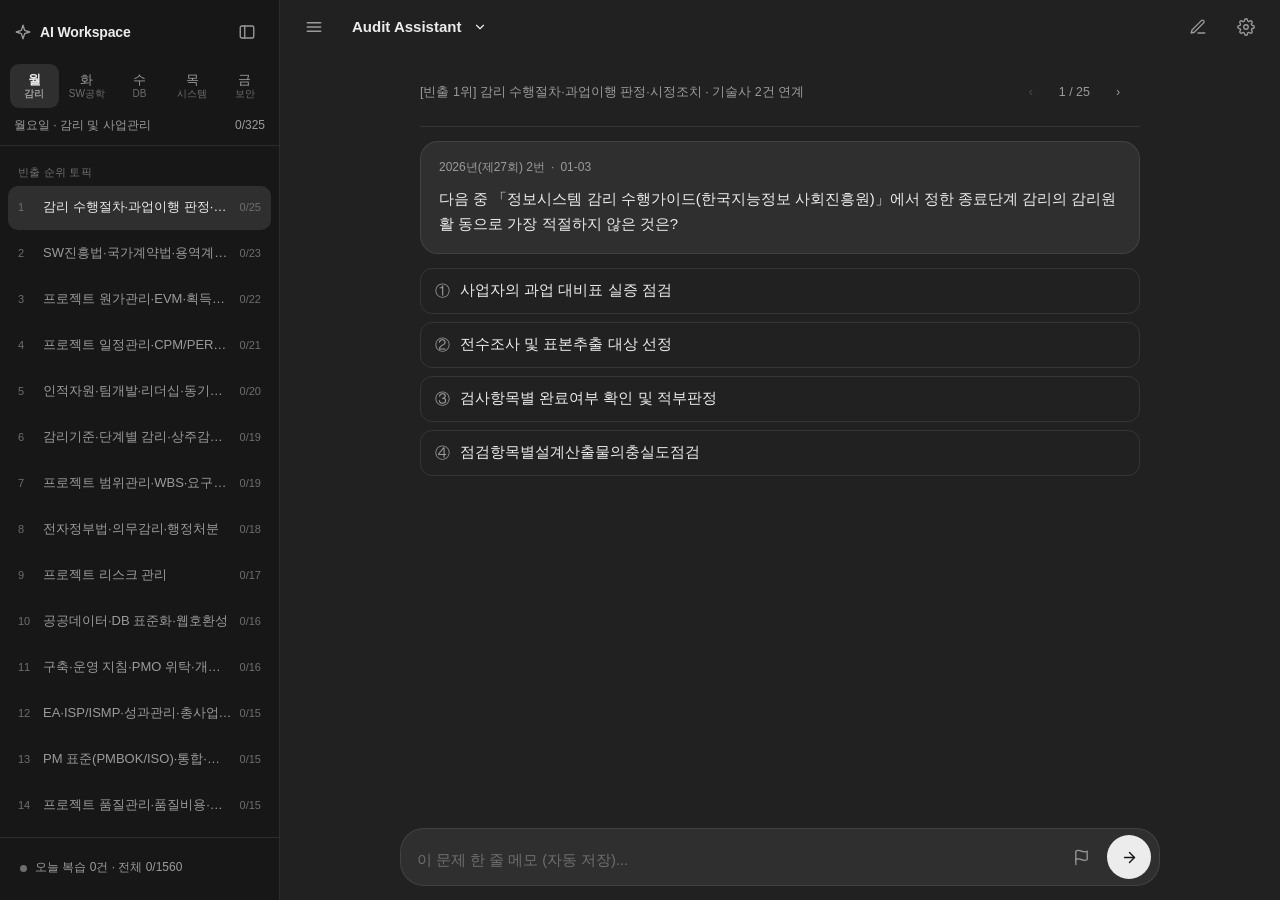
==== web/index.html @ b26a7870 "Initial commit: 감리사 학습 웹앱 및 GitHub Pages 설정" ====
<!DOCTYPE html>
<html lang="ko">
<head>
  <meta charset="UTF-8" />
  <meta name="viewport" content="width=device-width, initial-scale=1.0, viewport-fit=cover" />
  <title>AI Workspace</title>
  <link
    rel="icon"
    type="image/svg+xml"
    href="data:image/svg+xml,%3Csvg xmlns='http://www.w3.org/2000/svg' viewBox='0 0 32 32'%3E%3Crect width='32' height='32' rx='8' fill='%23171717'/%3E%3Cpath d='M16 7l2.2 6.8L25 16l-6.8 2.2L16 25l-2.2-6.8L7 16l6.8-2.2z' fill='none' stroke='%23d4d4d4' stroke-width='1.8' stroke-linejoin='round'/%3E%3C/svg%3E"
  />
  <link rel="stylesheet" href="./styles.css" />
</head>
<body>
  <div id="appShell" class="app-shell">
    <div id="sidebarBackdrop" class="sidebar-backdrop" aria-hidden="true"></div>

    <aside id="sidebar" class="sidebar" aria-label="워크스페이스 탐색">
      <div class="sidebar-top">
        <div class="brand-row">
          <span class="brand-mark" aria-hidden="true">
            <svg width="18" height="18" viewBox="0 0 24 24" fill="none" stroke="currentColor" stroke-width="1.8" stroke-linejoin="round">
              <path d="M12 3l2.2 6.8L21 12l-6.8 2.2L12 21l-2.2-6.8L3 12l6.8-2.2z"/>
            </svg>
          </span>
          <span class="brand-name">AI Workspace</span>
        </div>
        <button id="sidebarCloseBtn" class="icon-btn sidebar-close-btn" type="button" title="사이드바 접기" aria-label="사이드바 접기">
          <svg width="18" height="18" viewBox="0 0 24 24" fill="none" stroke="currentColor" stroke-width="1.8" stroke-linecap="round" stroke-linejoin="round">
            <rect x="3" y="4" width="18" height="16" rx="2"/>
            <line x1="9" y1="4" x2="9" y2="20"/>
          </svg>
        </button>
      </div>

      <div class="subject-tabs-wrap">
        <div id="subjectTabs" class="subject-tabs" role="tablist" aria-label="요일별 과목"></div>
        <div id="subjectSubtitle" class="subject-subtitle"></div>
      </div>

      <nav id="topicList" class="topic-list" aria-label="세부 토픽 목록"></nav>

      <div class="sidebar-footer">
        <button id="dueReviewShortcutBtn" class="sidebar-footer-btn" type="button">
          <span class="footer-dot" aria-hidden="true"></span>
          <span id="sidebarStatsText">오늘 복습 0건 · 전체 0/1560</span>
        </button>
      </div>
    </aside>

    <main class="main-pane">
      <header class="top-bar">
        <div class="top-left">
          <button id="sidebarToggleBtn" class="icon-btn" type="button" title="메뉴 열기/접기" aria-label="메뉴 열기/접기">
            <svg width="20" height="20" viewBox="0 0 24 24" fill="none" stroke="currentColor" stroke-width="1.8" stroke-linecap="round" stroke-linejoin="round">
              <line x1="4" y1="7" x2="20" y2="7"/>
              <line x1="4" y1="12" x2="20" y2="12"/>
              <line x1="4" y1="17" x2="20" y2="17"/>
            </svg>
          </button>

          <div class="model-dropdown-wrap">
            <button id="filterDropdownBtn" class="model-dropdown-btn" type="button" aria-haspopup="true" aria-expanded="false">
              <span class="model-title">Audit Assistant</span>
              <span id="activeFilterBadge" class="model-subbadge"></span>
              <svg width="14" height="14" viewBox="0 0 24 24" fill="none" stroke="currentColor" stroke-width="2" stroke-linecap="round" stroke-linejoin="round" aria-hidden="true">
                <polyline points="6 9 12 15 18 9"/>
              </svg>
            </button>

            <div id="filterMenu" class="dropdown-menu hidden" role="menu" aria-label="보기 및 정렬 필터">
              <div class="dropdown-section-label">모드 필터</div>
              <div id="filterOptionsGroup" class="dropdown-group"></div>
              <div class="dropdown-divider"></div>
              <div class="dropdown-section-label">정렬 순서</div>
              <div id="sortOptionsGroup" class="dropdown-group"></div>
            </div>
          </div>
        </div>

        <div class="top-right">
          <button id="stealthBtn" class="icon-btn" type="button" title="새 대화 (Esc × 2)" aria-label="새 대화 화면 전환">
            <svg width="18" height="18" viewBox="0 0 24 24" fill="none" stroke="currentColor" stroke-width="1.8" stroke-linecap="round" stroke-linejoin="round">
              <path d="M12 20h9"/>
              <path d="M16.5 3.5a2.12 2.12 0 1 1 3 3L7 19l-4 1 1-4Z"/>
            </svg>
          </button>
          <button id="settingsBtn" class="icon-btn" type="button" title="설정" aria-label="설정 열기">
            <svg width="18" height="18" viewBox="0 0 24 24" fill="none" stroke="currentColor" stroke-width="1.8" stroke-linecap="round" stroke-linejoin="round">
              <circle cx="12" cy="12" r="3"/>
              <path d="M19.4 15a1.65 1.65 0 0 0 .33 1.82l.06.06a2 2 0 1 1-2.83 2.83l-.06-.06a1.65 1.65 0 0 0-1.82-.33 1.65 1.65 0 0 0-1 1.51V21a2 2 0 1 1-4 0v-.09A1.65 1.65 0 0 0 9 19.4a1.65 1.65 0 0 0-1.82.33l-.06.06a2 2 0 1 1-2.83-2.83l.06-.06a1.65 1.65 0 0 0 .33-1.82 1.65 1.65 0 0 0-1.51-1H3a2 2 0 1 1 0-4h.09A1.65 1.65 0 0 0 4.6 9a1.65 1.65 0 0 0-.33-1.82l-.06-.06a2 2 0 1 1 2.83-2.83l.06.06a1.65 1.65 0 0 0 1.82.33H9a1.65 1.65 0 0 0 1-1.51V3a2 2 0 1 1 4 0v.09a1.65 1.65 0 0 0 1 1.51 1.65 1.65 0 0 0 1.82-.33l.06-.06a2 2 0 1 1 2.83 2.83l-.06.06a1.65 1.65 0 0 0-.33 1.82V9c.26.6.85 1 1.51 1H21a2 2 0 1 1 0 4h-.09c-.66 0-1.25.4-1.51 1Z"/>
            </svg>
          </button>
        </div>
      </header>

      <section id="chatStream" class="chat-stream" aria-live="polite">
        <div id="streamInner" class="stream-inner">
          <div class="loading-state">데이터를 불러오는 중입니다...</div>
        </div>
      </section>

      <footer id="composerBar" class="composer-wrap">
        <div class="composer-box">
          <textarea
            id="memoInput"
            class="composer-input"
            rows="1"
            placeholder="메모 입력 (자동 저장)..."
            aria-label="한 줄 메모"
          ></textarea>
          <div class="composer-actions">
            <span id="memoSavedHint" class="memo-saved-hint" aria-hidden="true">저장됨</span>
            <button
              id="uncertainBtn"
              class="composer-icon-btn"
              type="button"
              title="불확실(찍음) 표시"
              aria-label="불확실(찍음) 표시"
              aria-pressed="false"
            >
              <svg width="17" height="17" viewBox="0 0 24 24" fill="none" stroke="currentColor" stroke-width="1.8" stroke-linecap="round" stroke-linejoin="round">
                <path d="M4 15s1-1 4-1 5 2 8 2 4-1 4-1V3s-1 1-4 1-5-2-8-2-4 1-4 1z"/>
                <line x1="4" y1="22" x2="4" y2="15"/>
              </svg>
            </button>
            <button
              id="nextBtn"
              class="composer-send-btn"
              type="button"
              title="다음 문제 (Enter)"
              aria-label="다음 문제로 이동"
            >
              <svg width="17" height="17" viewBox="0 0 24 24" fill="none" stroke="currentColor" stroke-width="2" stroke-linecap="round" stroke-linejoin="round">
                <line x1="5" y1="12" x2="19" y2="12"/>
                <polyline points="12 5 19 12 12 19"/>
              </svg>
            </button>
          </div>
        </div>
      </footer>
    </main>
  </div>

  <!-- Stealth Mode Overlay -->
  <div id="stealthScreen" class="stealth-screen hidden" role="dialog" aria-label="AI Workspace" aria-modal="true">
    <div class="stealth-top">
      <div class="stealth-brand">AI Workspace</div>
      <button id="stealthReturnBtn" class="icon-btn" type="button" title="이전 작업으로 복귀 (Esc × 2)" aria-label="이전 작업으로 복귀">
        <svg width="18" height="18" viewBox="0 0 24 24" fill="none" stroke="currentColor" stroke-width="1.8" stroke-linecap="round" stroke-linejoin="round">
          <polyline points="9 14 4 9 9 4"/>
          <path d="M20 20v-7a4 4 0 0 0-4-4H4"/>
        </svg>
      </button>
    </div>
    <div class="stealth-center">
      <h1 class="stealth-heading">무엇을 도와드릴까요?</h1>
      <div class="stealth-composer">
        <input
          id="stealthInput"
          class="stealth-input"
          type="text"
          placeholder="무엇이든 물어보세요..."
          autocomplete="off"
        />
        <button id="stealthSubmitBtn" class="composer-send-btn" type="button" aria-label="전송">
          <svg width="16" height="16" viewBox="0 0 24 24" fill="none" stroke="currentColor" stroke-width="2" stroke-linecap="round" stroke-linejoin="round">
            <line x1="12" y1="19" x2="12" y2="5"/>
            <polyline points="5 12 12 5 19 12"/>
          </svg>
        </button>
      </div>
      <div class="stealth-chips">
        <button class="stealth-chip" type="button">아키텍처 검토 요약</button>
        <button class="stealth-chip" type="button">SQL 실행계획 분석</button>
        <button class="stealth-chip" type="button">보안 점검 체크리스트</button>
        <button class="stealth-chip" type="button">주간 보고서 초안</button>
      </div>
    </div>
  </div>

  <!-- Lightbox Modal -->
  <div id="lightboxModal" class="lightbox-modal hidden" role="dialog" aria-modal="true" aria-label="이미지 확대 보기">
    <div class="lightbox-bar">
      <button id="lightboxInvertBtn" class="pill-btn" type="button">원본 색상</button>
      <button id="lightboxCloseBtn" class="icon-btn lightbox-close" type="button" aria-label="닫기">
        <svg width="20" height="20" viewBox="0 0 24 24" fill="none" stroke="currentColor" stroke-width="2" stroke-linecap="round">
          <line x1="18" y1="6" x2="6" y2="18"/>
          <line x1="6" y1="6" x2="18" y2="18"/>
        </svg>
      </button>
    </div>
    <div id="lightboxBody" class="lightbox-body">
      <img id="lightboxImg" class="lightbox-img" src="" alt="문제 확대 이미지" />
    </div>
  </div>

  <!-- Settings Modal -->
  <div id="settingsModal" class="modal-backdrop hidden" role="dialog" aria-modal="true" aria-labelledby="settingsModalTitle">
    <div class="modal-card">
      <div class="modal-header">
        <h2 id="settingsModalTitle" class="modal-title">설정</h2>
        <button id="settingsCloseBtn" class="icon-btn" type="button" aria-label="설정 닫기">
          <svg width="18" height="18" viewBox="0 0 24 24" fill="none" stroke="currentColor" stroke-width="2" stroke-linecap="round">
            <line x1="18" y1="6" x2="6" y2="18"/>
            <line x1="6" y1="6" x2="18" y2="18"/>
          </svg>
        </button>
      </div>

      <div class="modal-body">
        <div class="setting-row">
          <div class="setting-info">
            <div class="setting-label">화면 테마</div>
            <div class="setting-desc">다크 / 라이트 모드 전환</div>
          </div>
          <div class="segmented-control">
            <button id="themeDarkBtn" class="seg-btn" type="button">다크</button>
            <button id="themeLightBtn" class="seg-btn" type="button">라이트</button>
          </div>
        </div>

        <div class="setting-row">
          <div class="setting-info">
            <div class="setting-label">다크 모드 이미지 반전</div>
            <div class="setting-desc">흰 배경 크롭 도표를 어두운 배경에 맞게 완화</div>
          </div>
          <label class="switch-label">
            <input id="defaultInvertCheckbox" type="checkbox" />
            <span class="switch-track"></span>
          </label>
        </div>

        <div class="setting-block">
          <label for="gemUrlInput" class="setting-label">Gemini Gem URL</label>
          <div class="setting-desc">미입력 시 기본 https://gemini.google.com/app 로 연결됩니다.</div>
          <div class="setting-input-row">
            <input id="gemUrlInput" class="text-input" type="url" placeholder="https://gemini.google.com/app" />
            <button id="saveGemUrlBtn" class="btn-secondary" type="button">저장</button>
          </div>
        </div>

        <div class="setting-block">
          <div class="setting-label">학습 기록 백업 및 이식 (PC ↔ 모바일)</div>
          <div id="settingsProgressMeta" class="setting-desc"></div>
          <div class="setting-btn-grid">
            <button id="exportBackupBtn" class="btn-secondary" type="button">학습기록 백업 (JSON)</button>
            <button id="importBackupBtn" class="btn-secondary" type="button">학습기록 불러오기</button>
            <button id="importAnswersBtn" class="btn-secondary" type="button">정답지 JSON 일괄 반영</button>
            <button id="resetProgressBtn" class="btn-danger-muted" type="button">전체 기록 초기화</button>
          </div>
          <input id="importBackupFile" type="file" accept=".json,application/json" hidden />
          <input id="importAnswersFile" type="file" accept=".json,application/json" hidden />
        </div>
      </div>
    </div>
  </div>

  <div id="toast" class="toast hidden" role="status" aria-live="polite"></div>

  <script src="./app.js" defer></script>
</body>
</html>
---- web/styles.css ----
:root {
  --bg-main: #212121;
  --bg-sidebar: #171717;
  --bg-surface: #2f2f2f;
  --bg-surface-hover: #383838;
  --bg-elevated: #2a2a2a;
  --bg-hover-soft: rgba(255, 255, 255, 0.06);
  --border-subtle: rgba(255, 255, 255, 0.09);
  --border-strong: rgba(255, 255, 255, 0.16);
  --text-primary: #ececec;
  --text-secondary: #9b9b9b;
  --text-muted: #6e6e6e;
  --accent-btn: #ececec;
  --accent-btn-text: #171717;
  --status-ok: #8fa899;
  --status-ok-bg: rgba(143, 168, 153, 0.12);
  --status-warn: #b3928d;
  --status-warn-bg: rgba(179, 146, 141, 0.12);
  --status-flag: #b5a685;
  --status-flag-bg: rgba(181, 166, 133, 0.14);
  --shadow-menu: 0 12px 32px rgba(0, 0, 0, 0.45);
  --sidebar-width: 280px;
}

:root[data-theme="light"] {
  --bg-main: #ffffff;
  --bg-sidebar: #f7f7f8;
  --bg-surface: #f4f4f4;
  --bg-surface-hover: #eaeaea;
  --bg-elevated: #ffffff;
  --bg-hover-soft: rgba(0, 0, 0, 0.05);
  --border-subtle: rgba(0, 0, 0, 0.08);
  --border-strong: rgba(0, 0, 0, 0.16);
  --text-primary: #1f1f1f;
  --text-secondary: #666666;
  --text-muted: #999999;
  --accent-btn: #1f1f1f;
  --accent-btn-text: #ffffff;
  --status-ok: #4d705c;
  --status-ok-bg: rgba(77, 112, 92, 0.1);
  --status-warn: #8c5a54;
  --status-warn-bg: rgba(140, 90, 84, 0.1);
  --status-flag: #8a774b;
  --status-flag-bg: rgba(138, 119, 75, 0.12);
  --shadow-menu: 0 10px 28px rgba(0, 0, 0, 0.12);
}

*,
*::before,
*::after {
  box-sizing: border-box;
}

html,
body {
  margin: 0;
  padding: 0;
  height: 100%;
  background: var(--bg-main);
  color: var(--text-primary);
  font-family: -apple-system, BlinkMacSystemFont, "Segoe UI", "Pretendard", "Noto Sans KR", Roboto, sans-serif;
  font-size: 15px;
  line-height: 1.6;
  -webkit-font-smoothing: antialiased;
  overflow: hidden;
}

button,
input,
textarea {
  font: inherit;
  color: inherit;
}

button {
  cursor: pointer;
  background: transparent;
  border: none;
  padding: 0;
}

.hidden {
  display: none !important;
}

/* Shell Layout */
.app-shell {
  display: flex;
  width: 100%;
  height: 100dvh;
  background: var(--bg-main);
  overflow: hidden;
}

/* Sidebar */
.sidebar {
  width: var(--sidebar-width);
  flex-shrink: 0;
  height: 100dvh;
  background: var(--bg-sidebar);
  border-right: 1px solid var(--border-subtle);
  display: flex;
  flex-direction: column;
  transition: width 0.2s ease, transform 0.2s ease;
  z-index: 300;
}

.app-shell.sidebar-collapsed .sidebar {
  width: 0;
  border-right: none;
  overflow: hidden;
}

.sidebar-top {
  display: flex;
  align-items: center;
  justify-content: space-between;
  padding: 10px 10px 8px 14px;
  min-height: 54px;
}

.brand-row {
  display: flex;
  align-items: center;
  gap: 8px;
  color: var(--text-primary);
  font-weight: 600;
  font-size: 14px;
  letter-spacing: -0.01em;
}

.brand-mark {
  display: inline-flex;
  align-items: center;
  justify-content: center;
  color: var(--text-secondary);
}

.icon-btn {
  display: inline-flex;
  align-items: center;
  justify-content: center;
  min-width: 44px;
  min-height: 44px;
  border-radius: 10px;
  color: var(--text-secondary);
  transition: background-color 0.15s ease, color 0.15s ease;
}

.icon-btn:hover {
  background: var(--bg-hover-soft);
  color: var(--text-primary);
}

/* Subject Folder Tabs (Mon-Fri) */
.subject-tabs-wrap {
  padding: 2px 10px 10px;
  border-bottom: 1px solid var(--border-subtle);
}

.subject-tabs {
  display: grid;
  grid-template-columns: repeat(5, 1fr);
  gap: 4px;
}

.subject-tab {
  min-height: 44px;
  border-radius: 9px;
  display: flex;
  flex-direction: column;
  align-items: center;
  justify-content: center;
  gap: 1px;
  font-size: 12px;
  color: var(--text-secondary);
  background: transparent;
  transition: background-color 0.15s ease, color 0.15s ease;
}

.subject-tab:hover {
  background: var(--bg-hover-soft);
  color: var(--text-primary);
}

.subject-tab.active {
  background: var(--bg-surface);
  color: var(--text-primary);
  font-weight: 600;
}

.subject-tab .day-label {
  font-size: 13px;
  line-height: 1.1;
}

.subject-tab .short-label {
  font-size: 10px;
  color: var(--text-muted);
  line-height: 1.1;
}

.subject-tab.active .short-label {
  color: var(--text-secondary);
}

.subject-subtitle {
  margin-top: 8px;
  padding: 0 4px;
  font-size: 12px;
  color: var(--text-secondary);
  display: flex;
  justify-content: space-between;
  align-items: center;
}

/* Topic List (Chat Thread Style) */
.topic-list {
  flex: 1;
  overflow-y: auto;
  padding: 8px 8px 14px;
  scrollbar-width: thin;
  scrollbar-color: rgba(155, 155, 155, 0.25) transparent;
}

.topic-divider-label {
  padding: 10px 10px 4px;
  font-size: 11px;
  color: var(--text-muted);
  letter-spacing: 0.02em;
}

.topic-item {
  width: 100%;
  min-height: 44px;
  padding: 8px 10px;
  border-radius: 10px;
  display: flex;
  align-items: center;
  justify-content: space-between;
  gap: 8px;
  text-align: left;
  color: var(--text-secondary);
  transition: background-color 0.12s ease, color 0.12s ease;
  margin-bottom: 2px;
}

.topic-item:hover {
  background: var(--bg-hover-soft);
  color: var(--text-primary);
}

.topic-item.active {
  background: var(--bg-surface);
  color: var(--text-primary);
}

.topic-item-left {
  display: flex;
  align-items: center;
  gap: 7px;
  min-width: 0;
  flex: 1;
}

.topic-rank {
  font-size: 11px;
  color: var(--text-muted);
  font-variant-numeric: tabular-nums;
  flex-shrink: 0;
  width: 18px;
}

.topic-name {
  font-size: 13px;
  white-space: nowrap;
  overflow: hidden;
  text-overflow: ellipsis;
}

.topic-item.active .topic-name {
  font-weight: 500;
}

.topic-stat {
  font-size: 11px;
  color: var(--text-muted);
  font-variant-numeric: tabular-nums;
  white-space: nowrap;
  flex-shrink: 0;
}

.sidebar-footer {
  padding: 8px 10px calc(10px + env(safe-area-inset-bottom));
  border-top: 1px solid var(--border-subtle);
}

.sidebar-footer-btn {
  width: 100%;
  min-height: 44px;
  padding: 6px 10px;
  border-radius: 10px;
  display: flex;
  align-items: center;
  gap: 8px;
  font-size: 12px;
  color: var(--text-secondary);
  text-align: left;
}

.sidebar-footer-btn:hover {
  background: var(--bg-hover-soft);
  color: var(--text-primary);
}

.footer-dot {
  width: 7px;
  height: 7px;
  border-radius: 50%;
  background: var(--text-muted);
  flex-shrink: 0;
}

.sidebar-backdrop {
  display: none;
}

/* Main Pane */
.main-pane {
  flex: 1;
  min-width: 0;
  height: 100dvh;
  display: flex;
  flex-direction: column;
  background: var(--bg-main);
  position: relative;
}

/* Minimal Header */
.top-bar {
  flex-shrink: 0;
  height: 54px;
  padding: 0 12px;
  display: flex;
  align-items: center;
  justify-content: space-between;
  border-bottom: 1px solid transparent;
  z-index: 40;
}

.top-left,
.top-right {
  display: flex;
  align-items: center;
  gap: 4px;
}

.model-dropdown-wrap {
  position: relative;
}

.model-dropdown-btn {
  min-height: 44px;
  padding: 6px 12px;
  border-radius: 10px;
  display: inline-flex;
  align-items: center;
  gap: 6px;
  font-size: 15px;
  font-weight: 600;
  color: var(--text-primary);
}

.model-dropdown-btn:hover {
  background: var(--bg-hover-soft);
}

.model-subbadge {
  font-size: 12px;
  font-weight: 400;
  color: var(--text-secondary);
}

.dropdown-menu {
  position: absolute;
  top: calc(100% + 6px);
  left: 0;
  width: 272px;
  max-width: calc(100vw - 24px);
  background: var(--bg-surface);
  border: 1px solid var(--border-subtle);
  border-radius: 14px;
  padding: 6px;
  box-shadow: var(--shadow-menu);
  z-index: 200;
}

.dropdown-section-label {
  padding: 6px 10px 4px;
  font-size: 11px;
  color: var(--text-muted);
}

.dropdown-group {
  display: flex;
  flex-direction: column;
  gap: 2px;
}

.dropdown-item {
  width: 100%;
  min-height: 44px;
  padding: 8px 10px;
  border-radius: 9px;
  display: flex;
  align-items: center;
  justify-content: space-between;
  font-size: 13.5px;
  color: var(--text-primary);
  text-align: left;
}

.dropdown-item:hover {
  background: var(--bg-hover-soft);
}

.dropdown-item.active {
  background: var(--bg-hover-soft);
  font-weight: 500;
}

.dropdown-item-meta {
  font-size: 12px;
  color: var(--text-secondary);
  font-variant-numeric: tabular-nums;
}

.dropdown-divider {
  height: 1px;
  background: var(--border-subtle);
  margin: 6px 4px;
}

/* Chat Stream Area */
.chat-stream {
  flex: 1;
  overflow-y: auto;
  overflow-x: hidden;
  scrollbar-width: thin;
  scrollbar-color: rgba(155, 155, 155, 0.25) transparent;
}

.stream-inner {
  max-width: 760px;
  width: 100%;
  margin: 0 auto;
  padding: 16px 20px 28px;
}

.loading-state,
.empty-state {
  padding: 48px 16px;
  text-align: center;
  color: var(--text-secondary);
  font-size: 14px;
}

.empty-state-btn {
  margin-top: 14px;
  min-height: 44px;
  padding: 8px 18px;
  border-radius: 20px;
  background: var(--bg-surface);
  border: 1px solid var(--border-subtle);
  color: var(--text-primary);
  font-size: 13px;
}

.empty-state-btn:hover {
  background: var(--bg-surface-hover);
}

/* Topic Header Context Strip */
.stream-context-bar {
  display: flex;
  align-items: center;
  justify-content: space-between;
  gap: 10px;
  padding-bottom: 12px;
  margin-bottom: 14px;
  border-bottom: 1px solid var(--border-subtle);
  font-size: 12.5px;
  color: var(--text-secondary);
}

.stream-topic-title {
  white-space: nowrap;
  overflow: hidden;
  text-overflow: ellipsis;
}

.nav-pair {
  display: flex;
  align-items: center;
  gap: 6px;
  flex-shrink: 0;
}

.nav-mini-btn {
  min-width: 44px;
  min-height: 44px;
  padding: 0 10px;
  border-radius: 10px;
  display: inline-flex;
  align-items: center;
  justify-content: center;
  color: var(--text-secondary);
  background: transparent;
}

.nav-mini-btn:hover:not(:disabled) {
  background: var(--bg-hover-soft);
  color: var(--text-primary);
}

.nav-mini-btn:disabled {
  opacity: 0.35;
  cursor: default;
}

.nav-counter {
  font-variant-numeric: tabular-nums;
  color: var(--text-secondary);
  font-size: 12.5px;
}

/* Question Bubble (User Prompt / Technical Briefing Style) */
.question-card {
  background: var(--bg-surface);
  border: 1px solid var(--border-subtle);
  border-radius: 18px;
  padding: 16px 18px;
  margin-bottom: 14px;
}

.question-meta-row {
  display: flex;
  align-items: center;
  justify-content: space-between;
  gap: 8px;
  margin-bottom: 10px;
  font-size: 12px;
  color: var(--text-secondary);
}

.question-source-pill {
  display: inline-flex;
  align-items: center;
  gap: 6px;
}

.question-flag-pill {
  padding: 2px 8px;
  border-radius: 10px;
  background: var(--status-flag-bg);
  color: var(--status-flag);
  font-size: 11.5px;
}

.question-body {
  white-space: pre-line;
  font-size: 15px;
  line-height: 1.65;
  color: var(--text-primary);
  word-break: break-word;
}

/* Question Cropped Image */
.q-image-wrap {
  position: relative;
  border-radius: 12px;
  overflow: hidden;
  border: 1px solid var(--border-subtle);
  background: #ffffff;
}

:root:not([data-theme="light"]) .q-image-wrap.dark-mode-wrap {
  background: #1a1a1a;
}

.q-image {
  display: block;
  width: 100%;
  height: auto;
  cursor: zoom-in;
  transition: filter 0.15s ease;
}

:root:not([data-theme="light"]) .q-image.dark-inverted,
:root:not([data-theme="light"]) .lightbox-img.dark-inverted {
  filter: invert(0.88) hue-rotate(180deg);
}

.img-color-toggle {
  position: absolute;
  top: 8px;
  right: 8px;
  min-height: 36px;
  padding: 4px 10px;
  border-radius: 8px;
  background: rgba(23, 23, 23, 0.78);
  color: #ececec;
  border: 1px solid rgba(255, 255, 255, 0.18);
  font-size: 11.5px;
  backdrop-filter: blur(6px);
  z-index: 2;
}

.img-color-toggle:hover {
  background: rgba(23, 23, 23, 0.94);
}

.img-tap-hint {
  margin-top: 6px;
  font-size: 11.5px;
  color: var(--text-muted);
  text-align: right;
}

/* 4-Choice Chips */
.options-list {
  display: flex;
  flex-direction: column;
  gap: 8px;
  margin-bottom: 18px;
}

.options-list.compact-grid {
  display: grid;
  grid-template-columns: repeat(4, 1fr);
  gap: 8px;
}

.option-chip {
  width: 100%;
  min-height: 46px;
  padding: 10px 14px;
  border-radius: 12px;
  border: 1px solid var(--border-subtle);
  background: transparent;
  color: var(--text-primary);
  display: flex;
  align-items: flex-start;
  gap: 10px;
  text-align: left;
  transition: background-color 0.13s ease, border-color 0.13s ease;
}

.options-list.compact-grid .option-chip {
  justify-content: center;
  align-items: center;
  padding: 10px 6px;
  font-size: 15px;
}

.option-chip:hover {
  background: var(--bg-hover-soft);
  border-color: var(--border-strong);
}

.option-chip.selected {
  background: var(--bg-surface);
  border-color: var(--border-strong);
}

.option-chip.is-correct {
  background: var(--status-ok-bg);
  border-color: var(--status-ok);
}

.option-chip.is-wrong {
  background: var(--status-warn-bg);
  border-color: var(--status-warn);
}

.option-num {
  flex-shrink: 0;
  color: var(--text-secondary);
  font-weight: 500;
}

.option-chip.selected .option-num {
  color: var(--text-primary);
}

.option-text {
  flex: 1;
  line-height: 1.5;
  word-break: break-word;
}

/* AI Assistant Response Block */
.ai-response {
  display: flex;
  gap: 12px;
  padding: 6px 2px 10px;
  animation: fadeSlideIn 0.18s ease-out;
}

@keyframes fadeSlideIn {
  from {
    opacity: 0;
    transform: translateY(4px);
  }
  to {
    opacity: 1;
    transform: translateY(0);
  }
}

.ai-avatar {
  width: 28px;
  height: 28px;
  border-radius: 50%;
  border: 1px solid var(--border-subtle);
  background: var(--bg-surface);
  color: var(--text-secondary);
  display: flex;
  align-items: center;
  justify-content: center;
  flex-shrink: 0;
  margin-top: 2px;
}

.ai-response-body {
  flex: 1;
  min-width: 0;
}

.ai-status-row {
  display: flex;
  flex-wrap: wrap;
  align-items: center;
  justify-content: space-between;
  gap: 8px;
  margin-bottom: 10px;
}

.verdict-text {
  font-size: 13.5px;
  font-weight: 500;
  color: var(--text-primary);
}

.verdict-text.ok {
  color: var(--status-ok);
}

.verdict-text.warn {
  color: var(--status-warn);
}

.self-grade-bar {
  display: flex;
  flex-wrap: wrap;
  align-items: center;
  gap: 6px;
}

.mini-pill {
  min-height: 36px;
  padding: 4px 10px;
  border-radius: 8px;
  border: 1px solid var(--border-subtle);
  font-size: 12px;
  color: var(--text-secondary);
  background: transparent;
}

.mini-pill:hover {
  background: var(--bg-hover-soft);
  color: var(--text-primary);
}

.mini-pill.active-ok {
  background: var(--status-ok-bg);
  border-color: var(--status-ok);
  color: var(--status-ok);
}

.mini-pill.active-warn {
  background: var(--status-warn-bg);
  border-color: var(--status-warn);
  color: var(--status-warn);
}

.mini-ans-group {
  display: inline-flex;
  align-items: center;
  gap: 3px;
  margin-left: 4px;
  font-size: 11.5px;
  color: var(--text-muted);
}

.mini-ans-btn {
  min-width: 32px;
  min-height: 32px;
  border-radius: 7px;
  border: 1px solid var(--border-subtle);
  font-size: 12px;
  color: var(--text-secondary);
}

.mini-ans-btn:hover {
  background: var(--bg-hover-soft);
  color: var(--text-primary);
}

.mini-ans-btn.active {
  background: var(--bg-surface);
  border-color: var(--border-strong);
  color: var(--text-primary);
}

.ai-explanation {
  font-size: 14.5px;
  line-height: 1.68;
  color: var(--text-primary);
  margin: 0 0 10px;
}

.keyword-row {
  display: flex;
  flex-wrap: wrap;
  gap: 6px;
  margin-bottom: 12px;
}

.kw-chip {
  padding: 3px 9px;
  border-radius: 999px;
  background: var(--bg-surface);
  border: 1px solid var(--border-subtle);
  font-size: 12px;
  color: var(--text-secondary);
}

/* Collapsible PE Reference Accordion */
.pe-accordion {
  margin-top: 10px;
  border: 1px solid var(--border-subtle);
  border-radius: 12px;
  background: rgba(255, 255, 255, 0.02);
  overflow: hidden;
}

.pe-accordion summary {
  list-style: none;
  min-height: 44px;
  padding: 10px 14px;
  display: flex;
  align-items: center;
  justify-content: space-between;
  font-size: 13px;
  color: var(--text-secondary);
  cursor: pointer;
}

.pe-accordion summary::-webkit-details-marker {
  display: none;
}

.pe-accordion summary:hover {
  background: var(--bg-hover-soft);
  color: var(--text-primary);
}

.pe-accordion-body {
  padding: 4px 14px 14px;
  border-top: 1px solid var(--border-subtle);
}

.pe-ref-item {
  padding: 10px 0;
  border-bottom: 1px solid var(--border-subtle);
}

.pe-ref-item:last-of-type {
  border-bottom: none;
}

.pe-ref-meta {
  font-size: 12px;
  color: var(--text-secondary);
  margin-bottom: 4px;
}

.pe-ref-q {
  font-size: 13.5px;
  color: var(--text-primary);
  white-space: pre-line;
  margin-bottom: 4px;
}

.pe-ref-note {
  font-size: 12.5px;
  color: var(--text-secondary);
}

.trend-bridge-row {
  margin-top: 10px;
  padding-top: 10px;
  border-top: 1px dashed var(--border-subtle);
  display: flex;
  flex-wrap: wrap;
  align-items: center;
  justify-content: space-between;
  gap: 8px;
  font-size: 12px;
  color: var(--text-secondary);
}

.trend-jump-btn {
  min-height: 36px;
  padding: 4px 10px;
  border-radius: 8px;
  background: var(--bg-surface);
  color: var(--text-primary);
  font-size: 12px;
}

.trend-jump-btn:hover {
  background: var(--bg-surface-hover);
}

/* AI Action Bar (Gemini integration) */
.ai-action-bar {
  display: flex;
  flex-wrap: wrap;
  align-items: center;
  gap: 8px;
  margin-top: 14px;
}

.action-chip-btn {
  min-height: 44px;
  padding: 8px 12px;
  border-radius: 10px;
  border: 1px solid var(--border-subtle);
  background: transparent;
  color: var(--text-secondary);
  display: inline-flex;
  align-items: center;
  gap: 6px;
  font-size: 12.5px;
  transition: background-color 0.14s ease, color 0.14s ease, border-color 0.14s ease;
}

.action-chip-btn:hover {
  background: var(--bg-surface);
  color: var(--text-primary);
  border-color: var(--border-strong);
}

/* Trend Topic View */
.trend-intro-card {
  background: var(--bg-surface);
  border: 1px solid var(--border-subtle);
  border-radius: 16px;
  padding: 16px 18px;
  margin-bottom: 16px;
}

.trend-intro-title {
  margin: 0 0 6px;
  font-size: 16px;
  font-weight: 600;
}

.trend-intro-desc {
  margin: 0 0 10px;
  font-size: 13.5px;
  color: var(--text-secondary);
}

.trend-pe-card {
  border: 1px solid var(--border-subtle);
  border-radius: 14px;
  padding: 14px 16px;
  margin-bottom: 10px;
  background: transparent;
}

.trend-pe-card.checked {
  background: rgba(255, 255, 255, 0.02);
  opacity: 0.85;
}

.trend-pe-top {
  display: flex;
  align-items: center;
  justify-content: space-between;
  gap: 8px;
  margin-bottom: 8px;
}

.trend-pe-actions {
  display: flex;
  flex-wrap: wrap;
  gap: 8px;
  margin-top: 10px;
}

/* Bottom Fixed Composer Bar */
.composer-wrap {
  flex-shrink: 0;
  padding: 8px 20px max(14px, env(safe-area-inset-bottom));
  background: var(--bg-main);
}

.composer-box {
  max-width: 760px;
  margin: 0 auto;
  background: var(--bg-surface);
  border: 1px solid var(--border-subtle);
  border-radius: 24px;
  padding: 6px 8px 6px 16px;
  display: flex;
  align-items: flex-end;
  gap: 8px;
}

.composer-input {
  flex: 1;
  min-height: 36px;
  max-height: 96px;
  padding: 7px 0;
  background: transparent;
  border: none;
  outline: none;
  resize: none;
  color: var(--text-primary);
  font-size: 14.5px;
  line-height: 1.45;
}

.composer-input::placeholder {
  color: var(--text-muted);
}

.composer-actions {
  display: flex;
  align-items: center;
  gap: 4px;
  flex-shrink: 0;
}

.memo-saved-hint {
  font-size: 11px;
  color: var(--text-muted);
  opacity: 0;
  transition: opacity 0.2s ease;
  margin-right: 4px;
}

.memo-saved-hint.visible {
  opacity: 1;
}

.composer-icon-btn {
  min-width: 44px;
  min-height: 44px;
  border-radius: 50%;
  display: inline-flex;
  align-items: center;
  justify-content: center;
  color: var(--text-secondary);
  transition: background-color 0.14s ease, color 0.14s ease;
}

.composer-icon-btn:hover {
  background: var(--bg-hover-soft);
  color: var(--text-primary);
}

.composer-icon-btn.active {
  color: var(--status-flag);
  background: var(--status-flag-bg);
}

.composer-send-btn {
  width: 38px;
  height: 38px;
  min-width: 44px;
  min-height: 44px;
  border-radius: 50%;
  background: var(--accent-btn);
  color: var(--accent-btn-text);
  display: inline-flex;
  align-items: center;
  justify-content: center;
  transition: opacity 0.14s ease;
}

.composer-send-btn:hover {
  opacity: 0.88;
}

/* Stealth Screen */
.stealth-screen {
  position: fixed;
  inset: 0;
  background: var(--bg-main);
  z-index: 900;
  display: flex;
  flex-direction: column;
}

.stealth-top {
  height: 54px;
  padding: 0 16px;
  display: flex;
  align-items: center;
  justify-content: space-between;
}

.stealth-brand {
  font-weight: 600;
  font-size: 15px;
  color: var(--text-primary);
}

.stealth-center {
  flex: 1;
  display: flex;
  flex-direction: column;
  align-items: center;
  justify-content: center;
  padding: 24px 16px 72px;
}

.stealth-heading {
  margin: 0 0 24px;
  font-size: 26px;
  font-weight: 600;
  color: var(--text-primary);
  letter-spacing: -0.02em;
  text-align: center;
}

.stealth-composer {
  width: 100%;
  max-width: 680px;
  background: var(--bg-surface);
  border: 1px solid var(--border-subtle);
  border-radius: 26px;
  padding: 6px 8px 6px 18px;
  display: flex;
  align-items: center;
  gap: 8px;
}

.stealth-input {
  flex: 1;
  min-height: 44px;
  background: transparent;
  border: none;
  outline: none;
  color: var(--text-primary);
  font-size: 15px;
}

.stealth-chips {
  margin-top: 16px;
  display: flex;
  flex-wrap: wrap;
  justify-content: center;
  gap: 8px;
  max-width: 680px;
}

.stealth-chip {
  min-height: 44px;
  padding: 8px 14px;
  border-radius: 999px;
  border: 1px solid var(--border-subtle);
  color: var(--text-secondary);
  font-size: 13px;
}

.stealth-chip:hover {
  background: var(--bg-surface);
  color: var(--text-primary);
}

/* Lightbox Modal */
.lightbox-modal {
  position: fixed;
  inset: 0;
  background: rgba(12, 12, 12, 0.94);
  z-index: 800;
  display: flex;
  flex-direction: column;
}

.lightbox-bar {
  display: flex;
  align-items: center;
  justify-content: flex-end;
  gap: 8px;
  padding: max(10px, env(safe-area-inset-top)) 14px 10px;
}

.pill-btn {
  min-height: 44px;
  padding: 8px 14px;
  border-radius: 10px;
  background: rgba(255, 255, 255, 0.12);
  color: #ececec;
  font-size: 13px;
}

.pill-btn:hover {
  background: rgba(255, 255, 255, 0.2);
}

.lightbox-close {
  color: #ececec;
}

.lightbox-body {
  flex: 1;
  display: flex;
  align-items: center;
  justify-content: center;
  padding: 8px 12px max(16px, env(safe-area-inset-bottom));
  overflow: auto;
}

.lightbox-img {
  max-width: 96vw;
  max-height: 85dvh;
  object-fit: contain;
  border-radius: 8px;
  background: #ffffff;
}

/* Settings Modal */
.modal-backdrop {
  position: fixed;
  inset: 0;
  background: rgba(0, 0, 0, 0.62);
  z-index: 700;
  display: flex;
  align-items: center;
  justify-content: center;
  padding: 16px;
}

.modal-card {
  width: 100%;
  max-width: 480px;
  max-height: 90dvh;
  overflow-y: auto;
  background: var(--bg-surface);
  border: 1px solid var(--border-subtle);
  border-radius: 18px;
  box-shadow: var(--shadow-menu);
}

.modal-header {
  display: flex;
  align-items: center;
  justify-content: space-between;
  padding: 12px 14px 12px 20px;
  border-bottom: 1px solid var(--border-subtle);
}

.modal-title {
  margin: 0;
  font-size: 16px;
  font-weight: 600;
}

.modal-body {
  padding: 16px 20px 20px;
  display: flex;
  flex-direction: column;
  gap: 18px;
}

.setting-row {
  display: flex;
  align-items: center;
  justify-content: space-between;
  gap: 12px;
}

.setting-block {
  display: flex;
  flex-direction: column;
  gap: 8px;
}

.setting-label {
  font-size: 14px;
  font-weight: 500;
  color: var(--text-primary);
}

.setting-desc {
  font-size: 12.5px;
  color: var(--text-secondary);
}

.segmented-control {
  display: inline-flex;
  background: var(--bg-main);
  border: 1px solid var(--border-subtle);
  border-radius: 10px;
  padding: 3px;
}

.seg-btn {
  min-height: 38px;
  padding: 4px 12px;
  border-radius: 7px;
  font-size: 13px;
  color: var(--text-secondary);
}

.seg-btn.active {
  background: var(--bg-surface-hover);
  color: var(--text-primary);
  font-weight: 500;
}

.switch-label {
  position: relative;
  display: inline-flex;
  align-items: center;
  cursor: pointer;
}

.switch-label input {
  position: absolute;
  opacity: 0;
  width: 0;
  height: 0;
}

.switch-track {
  width: 44px;
  height: 24px;
  border-radius: 999px;
  background: var(--bg-main);
  border: 1px solid var(--border-strong);
  position: relative;
  transition: background-color 0.15s ease;
}

.switch-track::after {
  content: "";
  position: absolute;
  top: 2px;
  left: 2px;
  width: 18px;
  height: 18px;
  border-radius: 50%;
  background: var(--text-secondary);
  transition: transform 0.15s ease, background-color 0.15s ease;
}

.switch-label input:checked + .switch-track::after {
  transform: translateX(20px);
  background: var(--text-primary);
}

.setting-input-row {
  display: flex;
  gap: 8px;
}

.text-input {
  flex: 1;
  min-height: 44px;
  padding: 8px 12px;
  border-radius: 10px;
  background: var(--bg-main);
  border: 1px solid var(--border-subtle);
  color: var(--text-primary);
  font-size: 13.5px;
  outline: none;
}

.text-input:focus {
  border-color: var(--border-strong);
}

.setting-btn-grid {
  display: grid;
  grid-template-columns: repeat(2, 1fr);
  gap: 8px;
}

.btn-secondary,
.btn-danger-muted {
  min-height: 44px;
  padding: 8px 12px;
  border-radius: 10px;
  border: 1px solid var(--border-subtle);
  background: var(--bg-main);
  color: var(--text-primary);
  font-size: 13px;
  text-align: center;
}

.btn-secondary:hover {
  background: var(--bg-surface-hover);
}

.btn-danger-muted {
  color: var(--status-warn);
}

.btn-danger-muted:hover {
  background: var(--status-warn-bg);
}

/* Toast */
.toast {
  position: fixed;
  left: 50%;
  bottom: calc(84px + env(safe-area-inset-bottom));
  transform: translateX(-50%);
  padding: 9px 16px;
  border-radius: 999px;
  background: var(--bg-surface);
  border: 1px solid var(--border-strong);
  color: var(--text-primary);
  font-size: 13px;
  box-shadow: var(--shadow-menu);
  z-index: 1000;
  max-width: calc(100vw - 32px);
  text-align: center;
}

/* Mobile Responsive (<= 768px) */
@media (max-width: 768px) {
  .sidebar {
    position: fixed;
    left: 0;
    top: 0;
    bottom: 0;
    width: 292px;
    max-width: 85vw;
    transform: translateX(-100%);
  }

  .app-shell.mobile-sidebar-open .sidebar {
    transform: translateX(0);
  }

  .app-shell.mobile-sidebar-open .sidebar-backdrop {
    display: block;
    position: fixed;
    inset: 0;
    background: rgba(0, 0, 0, 0.52);
    z-index: 250;
  }

  .stream-inner {
    padding: 12px 14px 20px;
  }

  .question-card {
    padding: 14px;
    border-radius: 14px;
  }

  .composer-wrap {
    padding: 6px 10px max(10px, env(safe-area-inset-bottom));
  }

  .composer-box {
    padding: 4px 6px 4px 14px;
  }

  .setting-btn-grid {
    grid-template-columns: 1fr;
  }

  .stealth-heading {
    font-size: 22px;
  }
}
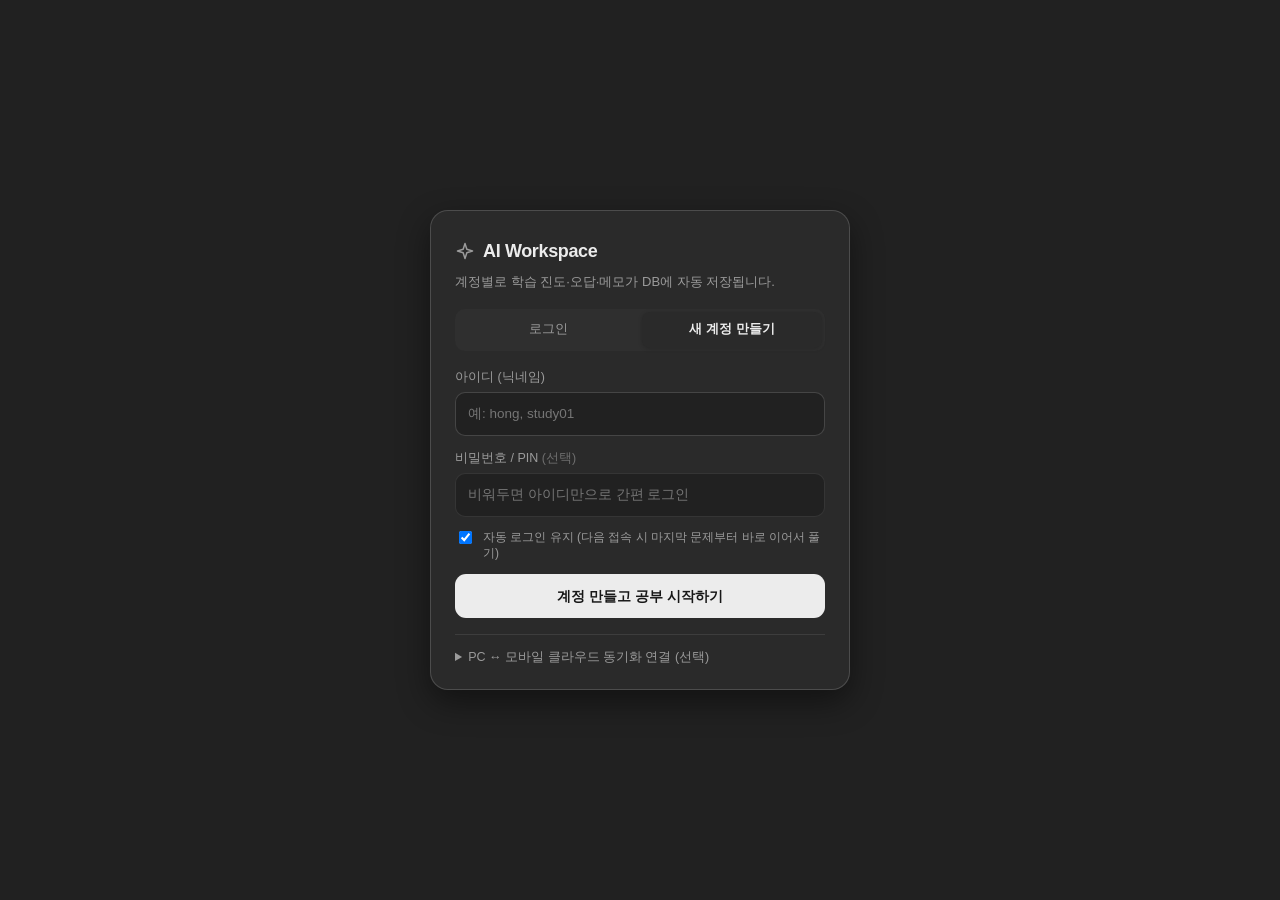
==== commit e46dd4be: "feat: 계정 로그인/DB 동기화, 이어서 풀기/기록 초기화, PDF 띄어쓰기 전수 교정 및 1,560문항 공식 정답 표시" ====
--- a/web/index.html
+++ b/web/index.html
@@ -12,6 +12,86 @@
   <link rel="stylesheet" href="./styles.css" />
 </head>
 <body>
+  <!-- Login / Account Selection Overlay -->
+  <div id="authOverlay" class="auth-overlay hidden" role="dialog" aria-modal="true" aria-labelledby="authTitle">
+    <div class="auth-card">
+      <div class="auth-header">
+        <div class="auth-brand">
+          <span class="brand-mark" aria-hidden="true">
+            <svg width="20" height="20" viewBox="0 0 24 24" fill="none" stroke="currentColor" stroke-width="1.8" stroke-linejoin="round">
+              <path d="M12 3l2.2 6.8L21 12l-6.8 2.2L12 21l-2.2-6.8L3 12l6.8-2.2z"/>
+            </svg>
+          </span>
+          <h1 id="authTitle" class="auth-title">AI Workspace</h1>
+        </div>
+        <p class="auth-subtitle">계정별로 학습 진도·오답·메모가 DB에 자동 저장됩니다.</p>
+      </div>
+
+      <div id="savedAccountsWrap" class="saved-accounts-wrap hidden">
+        <div class="auth-section-label">이 기기에 저장된 계정</div>
+        <div id="savedAccountsList" class="saved-accounts-list"></div>
+      </div>
+
+      <div class="auth-tabs" role="tablist">
+        <button id="authTabLogin" class="auth-tab active" type="button" role="tab" aria-selected="true">로그인</button>
+        <button id="authTabRegister" class="auth-tab" type="button" role="tab" aria-selected="false">새 계정 만들기</button>
+      </div>
+
+      <form id="authForm" class="auth-form" autocomplete="on">
+        <div class="auth-field">
+          <label for="authUsernameInput" class="auth-label">아이디 (닉네임)</label>
+          <input
+            id="authUsernameInput"
+            class="text-input"
+            type="text"
+            placeholder="예: hong, study01"
+            autocomplete="username"
+            required
+          />
+        </div>
+        <div class="auth-field">
+          <label for="authPasswordInput" class="auth-label">비밀번호 / PIN <span class="auth-optional">(선택)</span></label>
+          <input
+            id="authPasswordInput"
+            class="text-input"
+            type="password"
+            placeholder="비워두면 아이디만으로 간편 로그인"
+            autocomplete="current-password"
+          />
+        </div>
+        <label class="auth-remember-row">
+          <input id="authRememberCheckbox" type="checkbox" checked />
+          <span>자동 로그인 유지 (다음 접속 시 마지막 문제부터 바로 이어서 풀기)</span>
+        </label>
+
+        <div id="authErrorMsg" class="auth-error hidden" role="alert"></div>
+
+        <button id="authSubmitBtn" class="auth-submit-btn" type="submit">로그인하고 이어서 공부하기</button>
+      </form>
+
+      <details class="auth-cloud-details">
+        <summary>PC ↔ 모바일 클라우드 동기화 연결 (선택)</summary>
+        <div class="auth-cloud-body">
+          <p class="setting-desc">
+            다른 기기(PC/모바일)의 기록을 바로 불러오려면 로그인 전에 동기화 정보를 입력하거나, 로그인 후 설정에서 언제든 연결할 수 있습니다.
+          </p>
+          <select id="authCloudProvider" class="text-input">
+            <option value="none">로컬 DB만 사용 (설정 불필요)</option>
+            <option value="gist">GitHub Gist 동기화 (토큰만 입력)</option>
+            <option value="supabase">Supabase 무료 클라우드 DB</option>
+          </select>
+          <div id="authGistFields" class="cloud-subfields hidden">
+            <input id="authGithubToken" class="text-input" type="password" placeholder="GitHub Personal Access Token (gist 권한)" />
+          </div>
+          <div id="authSupabaseFields" class="cloud-subfields hidden">
+            <input id="authSupabaseUrl" class="text-input" type="url" placeholder="https://xxxx.supabase.co" />
+            <input id="authSupabaseKey" class="text-input" type="password" placeholder="Supabase anon public key" />
+          </div>
+        </div>
+      </details>
+    </div>
+  </div>
+
   <div id="appShell" class="app-shell">
     <div id="sidebarBackdrop" class="sidebar-backdrop" aria-hidden="true"></div>
 
@@ -30,6 +110,33 @@
             <rect x="3" y="4" width="18" height="16" rx="2"/>
             <line x1="9" y1="4" x2="9" y2="20"/>
           </svg>
+        </button>
+      </div>
+
+      <!-- Logged-in Account & Resume Strip -->
+      <div id="userProfileBar" class="user-profile-bar">
+        <div class="user-profile-row">
+          <div class="user-badge">
+            <span class="user-avatar" id="userAvatarInitial">U</span>
+            <div class="user-meta">
+              <span id="currentUserName" class="user-name">로컬 사용자</span>
+              <span id="cloudSyncStatus" class="sync-status-text">로컬 DB 저장 중</span>
+            </div>
+          </div>
+          <div class="user-actions">
+            <button id="manualSyncBtn" class="mini-icon-btn hidden" type="button" title="클라우드 지금 동기화" aria-label="클라우드 동기화">
+              <svg width="14" height="14" viewBox="0 0 24 24" fill="none" stroke="currentColor" stroke-width="2" stroke-linecap="round" stroke-linejoin="round">
+                <polyline points="23 4 23 10 17 10"/>
+                <polyline points="1 20 1 14 7 14"/>
+                <path d="M3.51 9a9 9 0 0 1 14.85-3.36L23 10M1 14l4.64 4.36A9 9 0 0 0 20.49 15"/>
+              </svg>
+            </button>
+            <button id="logoutBtn" class="mini-text-btn" type="button" title="계정 전환 / 로그아웃">전환</button>
+          </div>
+        </div>
+        <button id="resumeStudyBtn" class="resume-study-btn hidden" type="button">
+          <span class="resume-label">최근 학습 이어서 풀기</span>
+          <span id="resumeStudyDetail" class="resume-detail"></span>
         </button>
       </div>
 
@@ -79,6 +186,13 @@
         </div>
 
         <div class="top-right">
+          <button id="alwaysShowAnsBtn" class="top-pill-btn" type="button" title="항상 정답 표시 (암기 모드)" aria-pressed="false">
+            <svg width="15" height="15" viewBox="0 0 24 24" fill="none" stroke="currentColor" stroke-width="1.8" stroke-linecap="round" stroke-linejoin="round" aria-hidden="true">
+              <path d="M1 12s4-8 11-8 11 8 11 8-4 8-11 8-11-8-11-8z"/>
+              <circle cx="12" cy="12" r="3"/>
+            </svg>
+            <span>정답표시</span>
+          </button>
           <button id="stealthBtn" class="icon-btn" type="button" title="새 대화 (Esc × 2)" aria-label="새 대화 화면 전환">
             <svg width="18" height="18" viewBox="0 0 24 24" fill="none" stroke="currentColor" stroke-width="1.8" stroke-linecap="round" stroke-linejoin="round">
               <path d="M12 20h9"/>
@@ -199,7 +313,7 @@
   <div id="settingsModal" class="modal-backdrop hidden" role="dialog" aria-modal="true" aria-labelledby="settingsModalTitle">
     <div class="modal-card">
       <div class="modal-header">
-        <h2 id="settingsModalTitle" class="modal-title">설정</h2>
+        <h2 id="settingsModalTitle" class="modal-title">설정 및 DB 관리</h2>
         <button id="settingsCloseBtn" class="icon-btn" type="button" aria-label="설정 닫기">
           <svg width="18" height="18" viewBox="0 0 24 24" fill="none" stroke="currentColor" stroke-width="2" stroke-linecap="round">
             <line x1="18" y1="6" x2="6" y2="18"/>
@@ -231,6 +345,43 @@
           </label>
         </div>
 
+        <div class="setting-row">
+          <div class="setting-info">
+            <div class="setting-label">항상 정답 표시 (암기 모드)</div>
+            <div class="setting-desc">보기를 선택하기 전에도 공식 정답을 바로 표시</div>
+          </div>
+          <label class="switch-label">
+            <input id="alwaysShowAnsCheckbox" type="checkbox" />
+            <span class="switch-track"></span>
+          </label>
+        </div>
+
+        <div class="setting-block">
+          <div class="setting-label">클라우드 DB 동기화 (PC ↔ 모바일)</div>
+          <div class="setting-desc">무료 클라우드 DB를 연결하면 PC와 모바일에서 동일한 아이디로 공부 기록이 자동 동기화됩니다.</div>
+          <select id="cloudProviderSelect" class="text-input">
+            <option value="none">사용 안 함 (이 기기 IndexedDB만 사용)</option>
+            <option value="gist">GitHub Gist 비공개 DB (토큰만 입력 · 가장 간편)</option>
+            <option value="supabase">Supabase 무료 PostgreSQL DB</option>
+          </select>
+
+          <div id="settingsGistFields" class="cloud-subfields hidden">
+            <input id="settingsGithubToken" class="text-input" type="password" placeholder="GitHub Personal Access Token (gist 권한)" />
+            <div class="setting-desc">GitHub Settings → Developer settings → Personal access tokens에서 `gist` 권한 토큰 발급 후 입력</div>
+          </div>
+
+          <div id="settingsSupabaseFields" class="cloud-subfields hidden">
+            <input id="settingsSupabaseUrl" class="text-input" type="url" placeholder="Supabase Project URL (https://xxxx.supabase.co)" />
+            <input id="settingsSupabaseKey" class="text-input" type="password" placeholder="Supabase anon public key" />
+            <button id="copySupabaseSqlBtn" class="btn-secondary" type="button">Supabase 테이블 생성 SQL 복사</button>
+          </div>
+
+          <div class="setting-btn-grid">
+            <button id="saveCloudSyncBtn" class="btn-secondary" type="button">동기화 설정 저장</button>
+            <button id="syncNowBtn" class="btn-secondary" type="button">지금 동기화 (병합)</button>
+          </div>
+        </div>
+
         <div class="setting-block">
           <label for="gemUrlInput" class="setting-label">Gemini Gem URL</label>
           <div class="setting-desc">미입력 시 기본 https://gemini.google.com/app 로 연결됩니다.</div>
@@ -241,13 +392,15 @@
         </div>
 
         <div class="setting-block">
-          <div class="setting-label">학습 기록 백업 및 이식 (PC ↔ 모바일)</div>
+          <div class="setting-label">공부 기록 관리 및 초기화 (기록 날리기)</div>
           <div id="settingsProgressMeta" class="setting-desc"></div>
           <div class="setting-btn-grid">
             <button id="exportBackupBtn" class="btn-secondary" type="button">학습기록 백업 (JSON)</button>
             <button id="importBackupBtn" class="btn-secondary" type="button">학습기록 불러오기</button>
+            <button id="resetTopicBtn" class="btn-danger-muted" type="button">현재 토픽 기록 날리기</button>
+            <button id="resetSubjectBtn" class="btn-danger-muted" type="button">현재 과목 기록 날리기</button>
             <button id="importAnswersBtn" class="btn-secondary" type="button">정답지 JSON 일괄 반영</button>
-            <button id="resetProgressBtn" class="btn-danger-muted" type="button">전체 기록 초기화</button>
+            <button id="resetProgressBtn" class="btn-danger-muted" type="button">전체 공부기록 날리기</button>
           </div>
           <input id="importBackupFile" type="file" accept=".json,application/json" hidden />
           <input id="importAnswersFile" type="file" accept=".json,application/json" hidden />
@@ -258,6 +411,7 @@
 
   <div id="toast" class="toast hidden" role="status" aria-live="polite"></div>
 
+  <script src="./db.js" defer></script>
   <script src="./app.js" defer></script>
 </body>
 </html>
--- a/web/styles.css
+++ b/web/styles.css
@@ -1495,3 +1495,593 @@
     font-size: 22px;
   }
 }
+
+/* =========================================================
+   Auth / Login Overlay
+   ========================================================= */
+.auth-overlay {
+  position: fixed;
+  inset: 0;
+  z-index: 900;
+  background: var(--bg-main);
+  display: flex;
+  align-items: center;
+  justify-content: center;
+  padding: 20px;
+  overflow-y: auto;
+}
+
+.auth-card {
+  width: 100%;
+  max-width: 420px;
+  background: var(--bg-elevated);
+  border: 1px solid var(--border-strong);
+  border-radius: 18px;
+  padding: 26px 24px 22px;
+  box-shadow: var(--shadow-menu);
+  display: flex;
+  flex-direction: column;
+  gap: 16px;
+}
+
+.auth-header {
+  display: flex;
+  flex-direction: column;
+  gap: 6px;
+}
+
+.auth-brand {
+  display: flex;
+  align-items: center;
+  gap: 8px;
+}
+
+.auth-title {
+  margin: 0;
+  font-size: 18px;
+  font-weight: 600;
+  letter-spacing: -0.02em;
+}
+
+.auth-subtitle {
+  margin: 0;
+  font-size: 13px;
+  color: var(--text-secondary);
+}
+
+.auth-section-label {
+  font-size: 11px;
+  font-weight: 600;
+  color: var(--text-muted);
+  margin-bottom: 6px;
+}
+
+.saved-accounts-list {
+  display: flex;
+  flex-direction: column;
+  gap: 6px;
+}
+
+.saved-account-chip {
+  display: flex;
+  align-items: center;
+  justify-content: space-between;
+  gap: 10px;
+  width: 100%;
+  padding: 9px 12px;
+  border-radius: 11px;
+  background: var(--bg-surface);
+  border: 1px solid var(--border-subtle);
+  text-align: left;
+  transition: background-color 0.15s ease, border-color 0.15s ease;
+}
+
+.saved-account-chip:hover {
+  background: var(--bg-surface-hover);
+  border-color: var(--border-strong);
+}
+
+.saved-account-main {
+  display: flex;
+  align-items: center;
+  gap: 9px;
+  min-width: 0;
+}
+
+.saved-account-name {
+  font-size: 13.5px;
+  font-weight: 600;
+  color: var(--text-primary);
+}
+
+.saved-account-meta {
+  font-size: 11.5px;
+  color: var(--text-secondary);
+  white-space: nowrap;
+}
+
+.auth-tabs {
+  display: grid;
+  grid-template-columns: 1fr 1fr;
+  gap: 4px;
+  padding: 3px;
+  background: var(--bg-surface);
+  border-radius: 10px;
+}
+
+.auth-tab {
+  min-height: 36px;
+  border-radius: 8px;
+  font-size: 13px;
+  font-weight: 500;
+  color: var(--text-secondary);
+  transition: background-color 0.15s ease, color 0.15s ease;
+}
+
+.auth-tab.active {
+  background: var(--bg-elevated);
+  color: var(--text-primary);
+  font-weight: 600;
+  box-shadow: 0 1px 4px rgba(0, 0, 0, 0.18);
+}
+
+.auth-form {
+  display: flex;
+  flex-direction: column;
+  gap: 12px;
+}
+
+.auth-field {
+  display: flex;
+  flex-direction: column;
+  gap: 5px;
+}
+
+.auth-label {
+  font-size: 12.5px;
+  font-weight: 500;
+  color: var(--text-secondary);
+}
+
+.auth-optional {
+  color: var(--text-muted);
+  font-weight: 400;
+}
+
+.auth-remember-row {
+  display: flex;
+  align-items: flex-start;
+  gap: 8px;
+  font-size: 12px;
+  color: var(--text-secondary);
+  cursor: pointer;
+  line-height: 1.4;
+}
+
+.auth-remember-row input {
+  margin-top: 2px;
+}
+
+.auth-error {
+  padding: 8px 11px;
+  border-radius: 9px;
+  background: var(--status-warn-bg);
+  color: var(--status-warn);
+  font-size: 12.5px;
+}
+
+.auth-submit-btn {
+  min-height: 44px;
+  border-radius: 11px;
+  background: var(--accent-btn);
+  color: var(--accent-btn-text);
+  font-size: 14px;
+  font-weight: 600;
+  transition: opacity 0.15s ease;
+}
+
+.auth-submit-btn:hover {
+  opacity: 0.9;
+}
+
+.auth-cloud-details {
+  border-top: 1px solid var(--border-subtle);
+  padding-top: 12px;
+  font-size: 12.5px;
+  color: var(--text-secondary);
+}
+
+.auth-cloud-details summary {
+  cursor: pointer;
+  font-weight: 500;
+  user-select: none;
+}
+
+.auth-cloud-body {
+  display: flex;
+  flex-direction: column;
+  gap: 8px;
+  margin-top: 10px;
+}
+
+.cloud-subfields {
+  display: flex;
+  flex-direction: column;
+  gap: 8px;
+}
+
+/* =========================================================
+   Sidebar User Profile & Resume Card
+   ========================================================= */
+.user-profile-bar {
+  padding: 8px 10px 10px;
+  border-bottom: 1px solid var(--border-subtle);
+  display: flex;
+  flex-direction: column;
+  gap: 8px;
+}
+
+.user-profile-row {
+  display: flex;
+  align-items: center;
+  justify-content: space-between;
+  gap: 8px;
+}
+
+.user-badge {
+  display: flex;
+  align-items: center;
+  gap: 8px;
+  min-width: 0;
+}
+
+.user-avatar {
+  width: 28px;
+  height: 28px;
+  border-radius: 8px;
+  background: var(--bg-surface);
+  border: 1px solid var(--border-strong);
+  color: var(--text-primary);
+  font-size: 12px;
+  font-weight: 700;
+  display: inline-flex;
+  align-items: center;
+  justify-content: center;
+  flex-shrink: 0;
+}
+
+.user-meta {
+  display: flex;
+  flex-direction: column;
+  min-width: 0;
+}
+
+.user-name {
+  font-size: 13px;
+  font-weight: 600;
+  color: var(--text-primary);
+  line-height: 1.2;
+  white-space: nowrap;
+  overflow: hidden;
+  text-overflow: ellipsis;
+}
+
+.sync-status-text {
+  font-size: 10.5px;
+  color: var(--text-muted);
+  line-height: 1.2;
+}
+
+.sync-status-text.synced {
+  color: var(--status-ok);
+}
+
+.user-actions {
+  display: flex;
+  align-items: center;
+  gap: 4px;
+  flex-shrink: 0;
+}
+
+.mini-icon-btn {
+  width: 28px;
+  height: 28px;
+  border-radius: 7px;
+  display: inline-flex;
+  align-items: center;
+  justify-content: center;
+  color: var(--text-secondary);
+  background: var(--bg-surface);
+}
+
+.mini-icon-btn:hover {
+  color: var(--text-primary);
+  background: var(--bg-surface-hover);
+}
+
+.mini-text-btn {
+  padding: 4px 8px;
+  border-radius: 7px;
+  font-size: 11.5px;
+  color: var(--text-secondary);
+  background: var(--bg-surface);
+}
+
+.mini-text-btn:hover {
+  color: var(--text-primary);
+  background: var(--bg-surface-hover);
+}
+
+.resume-study-btn {
+  width: 100%;
+  padding: 8px 10px;
+  border-radius: 10px;
+  background: var(--status-ok-bg);
+  border: 1px solid rgba(143, 168, 153, 0.25);
+  display: flex;
+  flex-direction: column;
+  align-items: flex-start;
+  gap: 2px;
+  text-align: left;
+  transition: filter 0.15s ease;
+}
+
+.resume-study-btn:hover {
+  filter: brightness(1.08);
+}
+
+.resume-label {
+  font-size: 11px;
+  font-weight: 600;
+  color: var(--status-ok);
+}
+
+.resume-detail {
+  font-size: 12px;
+  color: var(--text-primary);
+  white-space: nowrap;
+  overflow: hidden;
+  text-overflow: ellipsis;
+  width: 100%;
+}
+
+/* =========================================================
+   Top Bar Answer Toggle Pill
+   ========================================================= */
+.top-pill-btn {
+  display: inline-flex;
+  align-items: center;
+  gap: 5px;
+  height: 34px;
+  padding: 0 11px;
+  border-radius: 999px;
+  border: 1px solid var(--border-subtle);
+  background: var(--bg-surface);
+  color: var(--text-secondary);
+  font-size: 12px;
+  font-weight: 500;
+  transition: background-color 0.15s ease, color 0.15s ease, border-color 0.15s ease;
+}
+
+.top-pill-btn:hover {
+  background: var(--bg-surface-hover);
+  color: var(--text-primary);
+}
+
+.top-pill-btn.active {
+  background: var(--status-ok-bg);
+  border-color: var(--status-ok);
+  color: var(--status-ok);
+  font-weight: 600;
+}
+
+/* =========================================================
+   Progress Bar & Question Number Navigator
+   ========================================================= */
+.topic-progress-strip {
+  display: flex;
+  align-items: center;
+  gap: 10px;
+  margin-bottom: 12px;
+}
+
+.topic-progress-track {
+  flex: 1;
+  height: 5px;
+  border-radius: 999px;
+  background: var(--bg-surface);
+  overflow: hidden;
+}
+
+.topic-progress-fill {
+  height: 100%;
+  border-radius: 999px;
+  background: var(--status-ok);
+  transition: width 0.25s ease;
+}
+
+.topic-progress-label {
+  font-size: 11.5px;
+  color: var(--text-secondary);
+  white-space: nowrap;
+}
+
+.nav-counter-btn {
+  padding: 3px 9px;
+  border-radius: 8px;
+  font-size: 12.5px;
+  font-weight: 600;
+  color: var(--text-primary);
+  background: var(--bg-surface);
+  border: 1px solid var(--border-subtle);
+  transition: background-color 0.15s ease;
+}
+
+.nav-counter-btn:hover {
+  background: var(--bg-surface-hover);
+}
+
+.q-navigator-panel {
+  margin-bottom: 14px;
+  padding: 12px;
+  border-radius: 13px;
+  background: var(--bg-elevated);
+  border: 1px solid var(--border-strong);
+}
+
+.q-navigator-header {
+  display: flex;
+  align-items: center;
+  justify-content: space-between;
+  margin-bottom: 10px;
+  font-size: 12px;
+  color: var(--text-secondary);
+}
+
+.q-navigator-legend {
+  display: flex;
+  align-items: center;
+  gap: 8px;
+  font-size: 11px;
+}
+
+.legend-dot {
+  display: inline-block;
+  width: 8px;
+  height: 8px;
+  border-radius: 50%;
+  margin-right: 3px;
+}
+
+.legend-dot.ok { background: var(--status-ok); }
+.legend-dot.warn { background: var(--status-warn); }
+.legend-dot.flag { background: var(--status-flag); }
+.legend-dot.idle { background: var(--border-strong); }
+
+.q-navigator-grid {
+  display: grid;
+  grid-template-columns: repeat(auto-fill, minmax(38px, 1fr));
+  gap: 6px;
+  max-height: 200px;
+  overflow-y: auto;
+}
+
+.q-nav-cell {
+  height: 32px;
+  border-radius: 8px;
+  font-size: 12px;
+  font-weight: 500;
+  background: var(--bg-surface);
+  color: var(--text-secondary);
+  border: 1px solid transparent;
+  display: inline-flex;
+  align-items: center;
+  justify-content: center;
+}
+
+.q-nav-cell:hover {
+  background: var(--bg-surface-hover);
+  color: var(--text-primary);
+}
+
+.q-nav-cell.st-correct {
+  background: var(--status-ok-bg);
+  color: var(--status-ok);
+}
+
+.q-nav-cell.st-wrong {
+  background: var(--status-warn-bg);
+  color: var(--status-warn);
+}
+
+.q-nav-cell.st-uncertain {
+  background: var(--status-flag-bg);
+  color: var(--status-flag);
+}
+
+.q-nav-cell.is-current {
+  border-color: var(--text-primary);
+  color: var(--text-primary);
+  font-weight: 700;
+}
+
+/* =========================================================
+   Answer Peek / Inline Answer Banner & Option Badges
+   ========================================================= */
+.question-meta-actions {
+  display: flex;
+  align-items: center;
+  gap: 6px;
+  flex-wrap: wrap;
+}
+
+.peek-ans-btn {
+  padding: 4px 10px;
+  border-radius: 999px;
+  font-size: 11.5px;
+  font-weight: 500;
+  background: var(--bg-surface);
+  border: 1px solid var(--border-subtle);
+  color: var(--text-secondary);
+  transition: background-color 0.15s ease, color 0.15s ease;
+}
+
+.peek-ans-btn:hover {
+  background: var(--bg-surface-hover);
+  color: var(--text-primary);
+}
+
+.peek-ans-btn.active {
+  background: var(--status-ok-bg);
+  border-color: var(--status-ok);
+  color: var(--status-ok);
+  font-weight: 600;
+}
+
+.reset-q-btn {
+  padding: 4px 9px;
+  border-radius: 999px;
+  font-size: 11.5px;
+  color: var(--text-muted);
+  border: 1px solid var(--border-subtle);
+}
+
+.reset-q-btn:hover {
+  color: var(--status-warn);
+  border-color: var(--status-warn);
+  background: var(--status-warn-bg);
+}
+
+.answer-preview-banner {
+  margin-top: 10px;
+  padding: 10px 14px;
+  border-radius: 12px;
+  background: var(--status-ok-bg);
+  border: 1px solid rgba(143, 168, 153, 0.3);
+  display: flex;
+  align-items: center;
+  justify-content: space-between;
+  gap: 10px;
+  font-size: 13px;
+  color: var(--status-ok);
+  font-weight: 600;
+}
+
+.option-badge {
+  margin-left: auto;
+  padding: 2px 7px;
+  border-radius: 999px;
+  font-size: 11px;
+  font-weight: 600;
+  flex-shrink: 0;
+}
+
+.option-badge.ok {
+  background: var(--status-ok-bg);
+  color: var(--status-ok);
+}
+
+.option-badge.warn {
+  background: var(--status-warn-bg);
+  color: var(--status-warn);
+}
